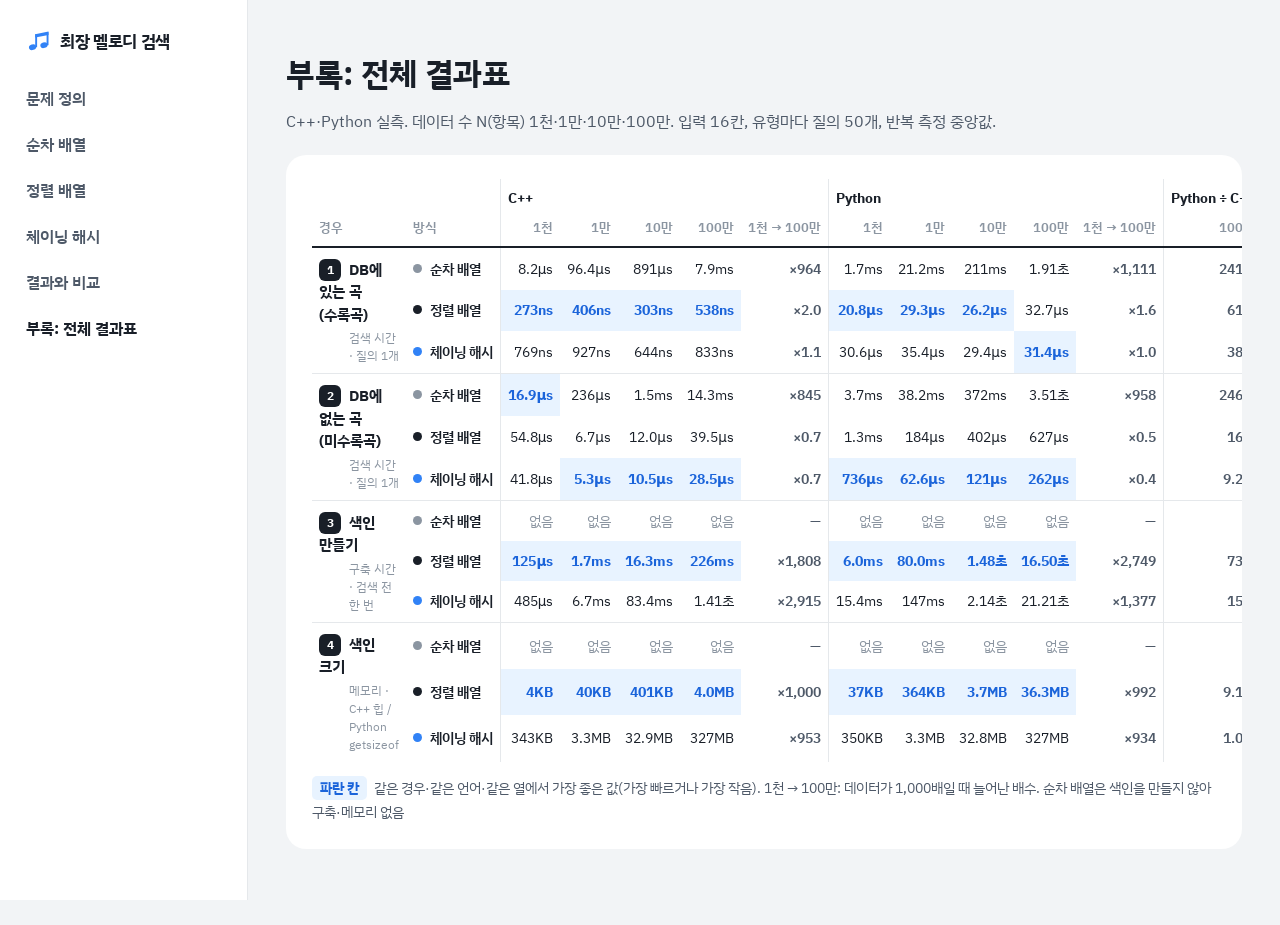
==== appendix.html @ 96fdf7a8 "전체 결과표를 부록 페이지로 분리, 결과와 비교 폭을 다른 페이지와 맞춤, 문제 정의의 변형 설명 삭제 Co-Authored-By: Claude Opus 5.5 <noreply@a" ====
<!DOCTYPE html>
<html lang="ko">
<head>
<meta charset="utf-8">
<meta name="viewport" content="width=device-width, initial-scale=1">
<title>최장 멜로디 검색: 부록 전체 결과표</title>
<link rel="preconnect" href="https://fonts.googleapis.com">
<link rel="preconnect" href="https://fonts.gstatic.com" crossorigin>
<link href="https://fonts.googleapis.com/css2?family=IBM+Plex+Sans+KR:wght@400;500;600;700&family=JetBrains+Mono:wght@400;600&display=swap" rel="stylesheet">
<link rel="stylesheet" href="common.css?v=19">
<style>
.doc.wide{max-width:1240px}
.doc.wide section{overflow-x:auto}
.lead{margin:-8px 0 20px!important;color:var(--sub)}
.rt{border-collapse:collapse;font-variant-numeric:tabular-nums;font-size:13.5px;width:100%}
.rt th,.rt td{padding:8px 7px;text-align:right;white-space:nowrap}
.rt thead th{font-size:13px;font-weight:600;color:var(--mute);border-bottom:2px solid var(--ink);vertical-align:bottom}
.rt thead tr.top th{border-bottom:0;padding-bottom:2px;font-size:14px;color:var(--ink);font-weight:700;text-align:left}
.rt thead th.l{text-align:left}
.rt th.lang,.rt td.lang,.rt td.ratio{border-left:1px solid var(--line)}
.rt tbody tr.first td,.rt tbody tr.first th{border-top:1px solid var(--line)}
.rt th.grp{white-space:normal;max-width:190px;display:table-cell;text-align:left;vertical-align:top;padding-top:11px;font-weight:400}
.rt th.grp .no{display:inline-grid;place-items:center;width:22px;height:22px;margin-right:8px;border-radius:6px;background:var(--ink);color:var(--card);font-size:12px;font-weight:700;vertical-align:1px}
.rt th.grp b{font-size:15px;color:var(--ink)}
.rt th.grp small{display:block;margin:3px 0 0 30px;color:var(--mute);font-size:12px;white-space:normal;max-width:150px}
.rt td.name{text-align:left;font-weight:600;color:var(--ink)}
.rt .dot{display:inline-block;width:9px;height:9px;border-radius:50%;margin-right:8px;vertical-align:1px}
.rt .dot.lin{background:var(--mute)}.rt .dot.sor{background:var(--ink)}.rt .dot.has{background:var(--blue)}
.rt td.best{background:var(--blue-weak);color:var(--blue-ink);font-weight:700}
.rt td.na{color:var(--mute)}
.rt td.grow,.rt td.ratio{color:var(--sub);font-weight:600}
.key{margin-top:14px!important;font-size:14px!important;color:var(--sub)}
.key span{display:inline-block;padding:0 8px;margin-right:4px;border-radius:5px;background:var(--blue-weak);color:var(--blue-ink);font-weight:700}
.charts{display:grid;grid-template-columns:repeat(2,minmax(0,1fr));gap:20px}
.charts3{display:grid;grid-template-columns:repeat(3,minmax(0,1fr));gap:20px}
svg .ln.th{stroke-dasharray:6 5;stroke-width:1.6;opacity:.75}
svg .lg{font:600 11.5px "IBM Plex Sans KR",sans-serif;fill:var(--ink)}svg .lg.py{fill:var(--mute)}
svg .mth{font:600 12.5px "IBM Plex Sans KR",sans-serif;fill:var(--sub)}

svg .end{font:700 12px "IBM Plex Sans KR",sans-serif}
svg .end.lin{fill:var(--mute)}svg .end.sor{fill:var(--ink)}svg .end.has{fill:var(--blue)}
.doc figure{margin:0}
.doc figure svg{display:block;width:100%;height:auto}
.leg{display:flex;gap:20px;flex-wrap:wrap;margin:0 0 10px;font-size:14px;font-weight:600;color:var(--sub)}
.leg span{display:inline-flex;align-items:center;gap:7px}
.leg i{display:inline-block;width:20px;height:3px;border-radius:2px}
.leg i.box{width:14px;height:14px;border-radius:3px}
.leg i.box.py{opacity:.35}
.leg .lin{background:var(--mute)}.leg .sor{background:var(--ink)}.leg .has{background:var(--blue)}
.leg .plain{background:var(--sub)}.leg .dat{background:var(--sub)}
svg .ax{font:500 12px "IBM Plex Sans KR",sans-serif;fill:var(--mute)}
svg .ttl{font:700 14px "IBM Plex Sans KR",sans-serif;fill:var(--ink)}
svg .val{font:600 11px "IBM Plex Sans KR",sans-serif;fill:var(--sub)}
svg .grp{font:700 13px "IBM Plex Sans KR",sans-serif;fill:var(--ink)}
svg .grid{stroke:var(--line);stroke-width:1}
svg .grid2{stroke:var(--line);stroke-width:1;stroke-dasharray:2 4;opacity:.7}
svg .base{stroke:var(--mute);stroke-width:1}
svg .ln{fill:none;stroke-width:2.2;stroke-linejoin:round}
svg .ln.lin{stroke:var(--mute)}svg .ln.sor{stroke:var(--ink)}svg .ln.has{stroke:var(--blue)}
svg .pt{stroke:var(--card);stroke-width:1.5}
svg .pt.lin,svg .bar.lin{fill:var(--mute)}svg .pt.sor,svg .bar.sor{fill:var(--ink)}svg .pt.has,svg .bar.has{fill:var(--blue)}
svg .bar.dat{fill:var(--sub)}
svg .bar.py{fill-opacity:.35}
svg .hit{fill:transparent}
.doc section h3.g{margin-top:22px}
svg .zone{fill:var(--blue);fill-opacity:.05;stroke:var(--blue);stroke-width:1.4;stroke-dasharray:6 4}
svg .zt{font:600 12px "IBM Plex Sans KR",sans-serif;fill:var(--blue-ink)}
.gt{border-collapse:collapse;width:100%;max-width:820px;margin:14px 0 4px;font-size:15px;table-layout:fixed}
.gt th,.gt td{padding:10px 12px;border-bottom:1px solid var(--line);text-align:center;white-space:nowrap}
.gt thead th{font-size:13.5px;font-weight:600;color:var(--mute);border-bottom:2px solid var(--ink)}
.gt th:first-child,.gt td:first-child{text-align:left;width:24%}
.gt td{font-variant-numeric:tabular-nums}
.gt td:first-child{font-weight:600}
.gt .dot{display:inline-block;width:9px;height:9px;border-radius:50%;margin-right:8px;vertical-align:1px}
.gt-note{margin:4px 0 10px!important;font-size:13px!important;color:var(--mute)}
.doc section.appendix{margin-top:48px;border-top:2px dashed var(--line);padding-top:28px}
.verdict{margin:12px 0 0!important;padding:14px 18px;border-radius:14px;background:var(--blue-weak);color:var(--blue-ink)!important;font-weight:700;font-size:17px!important}
.dot{display:inline-block;width:10px;height:10px;border-radius:50%;margin-right:8px;vertical-align:1px}
.dot.lin{background:var(--mute)}.dot.sor{background:var(--ink)}.dot.has{background:var(--blue)}
.why{display:grid;grid-template-columns:repeat(3,minmax(0,1fr));gap:10px;margin:6px 0 4px}
.why div{padding:16px 18px;border-radius:14px;background:var(--fill)}
.why div>b{display:block;margin-bottom:6px;font-size:16px}
.why p{margin:0!important;font-size:15px!important;line-height:1.65!important;color:var(--sub)}
.pick{display:grid;grid-template-columns:repeat(3,minmax(0,1fr));gap:10px;margin:8px 0 4px}
.pick div{display:flex;flex-direction:column;gap:8px;padding:18px 20px;border-radius:16px;background:var(--fill)}
.pick div.on{background:var(--blue-weak);box-shadow:inset 0 0 0 2px var(--blue)}
.pick .m{font-size:18px;font-weight:700;display:flex;align-items:center}
.pick .tag{margin-left:8px;padding:2px 8px;border-radius:6px;background:var(--blue);color:#fff;font-size:12px;font-weight:700}
.pick .when{font-size:16px;font-weight:700;color:var(--ink);line-height:1.5}
.pick .why2{margin:0;padding-left:16px;font-size:14px;color:var(--sub);line-height:1.7}
@media(max-width:959px){.why,.pick{grid-template-columns:1fr}}
</style>
</head>
<body>
<div class="app">
<aside class="side">
  <p class="brand"><svg class="logo" viewBox="0 0 24 24" aria-hidden="true"><ellipse cx="6.6" cy="18.2" rx="3.7" ry="2.8" transform="rotate(-20 6.6 18.2)"/><ellipse cx="18" cy="16.2" rx="3.7" ry="2.8" transform="rotate(-20 18 16.2)"/><rect x="9.2" y="5.2" width="1.9" height="13"/><rect x="20.6" y="3.2" width="1.9" height="13"/><path d="M9.2 5.2 22.5 2.6v3.4L9.2 8.6z"/></svg>최장 멜로디 검색</p>
  <nav class="tabs" aria-label="페이지"><a href="index.html">문제 정의</a><a href="linear.html">순차 배열</a><a href="sorted.html">정렬 배열</a><a href="hash.html">체이닝 해시</a><a href="results.html">결과와 비교</a><a href="appendix.html" aria-current="page">부록: 전체 결과표</a></nav>
</aside>
<div class="content">
<main class="doc wide">
  <h1>부록: 전체 결과표</h1>
  <p class="lead">C++·Python 실측. 데이터 수 N(항목) 1천·1만·10만·100만. 입력 16칸, 유형마다 질의 50개, 반복 측정 중앙값.</p>

  <section id="table">
<table class="rt">
<thead><tr class="top"><th></th><th></th><th class="lang" colspan="5">C++</th><th class="lang" colspan="5">Python</th><th class="lang">Python ÷ C++</th></tr>
<tr><th class="l">경우</th><th class="l">방식</th><th class="lang">1천</th><th class="">1만</th><th class="">10만</th><th class="">100만</th><th>1천 → 100만</th><th class="lang">1천</th><th class="">1만</th><th class="">10만</th><th class="">100만</th><th>1천 → 100만</th><th class="lang">100만</th></tr></thead>
<tbody>
<tr class="first"><th class="grp" rowspan="3"><span class="no">1</span><b>DB에 있는 곡 (수록곡)</b><small>검색 시간 · 질의 1개</small></th><td class="name"><i class="dot lin"></i>순차 배열</td><td class=" lang">8.2µs</td><td class="">96.4µs</td><td class="">891µs</td><td class="">7.9ms</td><td class="grow">×964</td><td class=" lang">1.7ms</td><td class="">21.2ms</td><td class="">211ms</td><td class="">1.91초</td><td class="grow">×1,111</td><td class="ratio">241배</td></tr>
<tr class=""><td class="name"><i class="dot sor"></i>정렬 배열</td><td class="best lang">273ns</td><td class="best">406ns</td><td class="best">303ns</td><td class="best">538ns</td><td class="grow">×2.0</td><td class="best lang">20.8µs</td><td class="best">29.3µs</td><td class="best">26.2µs</td><td class="">32.7µs</td><td class="grow">×1.6</td><td class="ratio">61배</td></tr>
<tr class=""><td class="name"><i class="dot has"></i>체이닝 해시</td><td class=" lang">769ns</td><td class="">927ns</td><td class="">644ns</td><td class="">833ns</td><td class="grow">×1.1</td><td class=" lang">30.6µs</td><td class="">35.4µs</td><td class="">29.4µs</td><td class="best">31.4µs</td><td class="grow">×1.0</td><td class="ratio">38배</td></tr>
<tr class="first"><th class="grp" rowspan="3"><span class="no">2</span><b>DB에 없는 곡 (미수록곡)</b><small>검색 시간 · 질의 1개</small></th><td class="name"><i class="dot lin"></i>순차 배열</td><td class="best lang">16.9µs</td><td class="">236µs</td><td class="">1.5ms</td><td class="">14.3ms</td><td class="grow">×845</td><td class=" lang">3.7ms</td><td class="">38.2ms</td><td class="">372ms</td><td class="">3.51초</td><td class="grow">×958</td><td class="ratio">246배</td></tr>
<tr class=""><td class="name"><i class="dot sor"></i>정렬 배열</td><td class=" lang">54.8µs</td><td class="">6.7µs</td><td class="">12.0µs</td><td class="">39.5µs</td><td class="grow">×0.7</td><td class=" lang">1.3ms</td><td class="">184µs</td><td class="">402µs</td><td class="">627µs</td><td class="grow">×0.5</td><td class="ratio">16배</td></tr>
<tr class=""><td class="name"><i class="dot has"></i>체이닝 해시</td><td class=" lang">41.8µs</td><td class="best">5.3µs</td><td class="best">10.5µs</td><td class="best">28.5µs</td><td class="grow">×0.7</td><td class="best lang">736µs</td><td class="best">62.6µs</td><td class="best">121µs</td><td class="best">262µs</td><td class="grow">×0.4</td><td class="ratio">9.2배</td></tr>
<tr class="first"><th class="grp" rowspan="3"><span class="no">3</span><b>색인 만들기</b><small>구축 시간 · 검색 전 한 번</small></th><td class="name"><i class="dot lin"></i>순차 배열</td><td class="na lang">없음</td><td class="na">없음</td><td class="na">없음</td><td class="na">없음</td><td class="na grow">—</td><td class="na lang">없음</td><td class="na">없음</td><td class="na">없음</td><td class="na">없음</td><td class="na grow">—</td><td class="na ratio">—</td></tr>
<tr class=""><td class="name"><i class="dot sor"></i>정렬 배열</td><td class="best lang">125µs</td><td class="best">1.7ms</td><td class="best">16.3ms</td><td class="best">226ms</td><td class="grow">×1,808</td><td class="best lang">6.0ms</td><td class="best">80.0ms</td><td class="best">1.48초</td><td class="best">16.50초</td><td class="grow">×2,749</td><td class="ratio">73배</td></tr>
<tr class=""><td class="name"><i class="dot has"></i>체이닝 해시</td><td class=" lang">485µs</td><td class="">6.7ms</td><td class="">83.4ms</td><td class="">1.41초</td><td class="grow">×2,915</td><td class=" lang">15.4ms</td><td class="">147ms</td><td class="">2.14초</td><td class="">21.21초</td><td class="grow">×1,377</td><td class="ratio">15배</td></tr>
<tr class="first"><th class="grp" rowspan="3"><span class="no">4</span><b>색인 크기</b><small>메모리 · C++ 힙 / Python getsizeof</small></th><td class="name"><i class="dot lin"></i>순차 배열</td><td class="na lang">없음</td><td class="na">없음</td><td class="na">없음</td><td class="na">없음</td><td class="na grow">—</td><td class="na lang">없음</td><td class="na">없음</td><td class="na">없음</td><td class="na">없음</td><td class="na grow">—</td><td class="na ratio">—</td></tr>
<tr class=""><td class="name"><i class="dot sor"></i>정렬 배열</td><td class="best lang">4KB</td><td class="best">40KB</td><td class="best">401KB</td><td class="best">4.0MB</td><td class="grow">×1,000</td><td class="best lang">37KB</td><td class="best">364KB</td><td class="best">3.7MB</td><td class="best">36.3MB</td><td class="grow">×992</td><td class="ratio">9.1배</td></tr>
<tr class=""><td class="name"><i class="dot has"></i>체이닝 해시</td><td class=" lang">343KB</td><td class="">3.3MB</td><td class="">32.9MB</td><td class="">327MB</td><td class="grow">×953</td><td class=" lang">350KB</td><td class="">3.3MB</td><td class="">32.8MB</td><td class="">327MB</td><td class="grow">×934</td><td class="ratio">1.0배</td></tr>
</tbody></table>
    <p class="key"><span>파란 칸</span> 같은 경우·같은 언어·같은 열에서 가장 좋은 값(가장 빠르거나 가장 작음). 1천 → 100만: 데이터가 1,000배일 때 늘어난 배수. 순차 배열은 색인을 만들지 않아 구축·메모리 없음</p>
  </section>
</main>
</div>
</div>
</body>
</html>
---- common.css ----
/* VOICE   수업 설명 화면. 단계마다 메시지 하나, 글 대신 움직이는 그림
   IDEA    토스 앱의 한 화면 한 메시지 흐름. 큰 제목, 흰 카드, 아래 고정 버튼
   PICTURE 카드 안에서 실제 데이터 칸이 움직이는 자료구조 그림
   COLOUR  회색 바탕, 흰 카드, 토스 파랑 하나만 강조. 곡 구분은 색이 아니라 글자
   TYPE    IBM Plex Sans KR (제목 700, 본문 400·500), 코드는 JetBrains Mono. 정확한 용어는 굵은 파랑, 설명 속 숫자는 굵게
   LAYOUT  왼쪽: 페이지 메뉴와 단계 목록(좁은 화면에서는 위). 가운데: 제목과 그림 카드. 아래: 이전·다음 버튼 */
:root{
  color-scheme:light dark;
  --bg:light-dark(#f2f4f6,#101013);
  --card:light-dark(#ffffff,#1d1d22);
  --ink:light-dark(#191f28,#f2f2f5);
  --sub:light-dark(#4e5968,#b6b6bf);
  --mute:light-dark(#8b95a1,#80808a);
  --fill:light-dark(#f2f4f6,#2b2b32);
  --line:light-dark(#e5e8eb,#2e2e36);
  --blue:light-dark(#3182f6,#4593fc);
  --blue-weak:light-dark(#e8f3ff,#1a2a42);
  --blue-ink:light-dark(#1b64da,#93c2ff);
  --mark:light-dark(#cfe3ff,#24406a);
}
:root[data-theme=light]{color-scheme:light}
:root[data-theme=dark]{color-scheme:dark}
*{box-sizing:border-box;min-width:0}
html,body{margin:0}
body{background:var(--bg);color:var(--ink);font:16px/1.5 "IBM Plex Sans KR","Pretendard Variable",Pretendard,"Noto Sans KR",-apple-system,"Apple SD Gothic Neo",system-ui,sans-serif;font-feature-settings:"tnum";-webkit-font-smoothing:antialiased;overflow-x:clip;word-break:keep-all}
a{color:inherit;text-decoration:none}

.side{max-width:960px;margin:0 auto;padding:16px max(3vw,16px) 0}
.brand{display:none}
.logo{flex:none;width:24px;height:24px;fill:var(--blue)}
.tabs{display:grid;grid-template-columns:repeat(6,minmax(0,1fr));gap:4px;padding:4px;border-radius:14px;background:var(--fill)}
.tabs a{height:44px;border-radius:11px;display:grid;place-items:center;font-size:14px;font-weight:600;color:var(--mute);white-space:nowrap}
.tabs a[aria-current=page]{background:var(--card);color:var(--ink);box-shadow:0 1px 3px rgb(0 0 0/.08)}
.tabs a:hover:not([aria-current]){color:var(--ink)}
.steps{display:flex;flex-wrap:wrap;gap:10px 20px;padding:16px 2px 4px}
.grp{display:flex;align-items:center;gap:8px;flex-wrap:wrap}
.ph{margin:0;font-size:14px;font-weight:700;color:var(--mute)}
.pills{display:flex;gap:4px;flex-wrap:wrap}
.pills button{height:34px;border:0;border-radius:17px;padding:0 13px;background:var(--card);color:var(--mute);font:inherit;font-size:14px;font-weight:600;cursor:pointer}
.pills button.done{color:var(--ink)}
.pills button.on{background:var(--ink);color:var(--card)}
.content{min-width:0}

/* 넓은 화면: 왼쪽 메뉴. 1단계 페이지 → 2단계 구축·검색·결과 → 3단계 단계 이름 */
@media(min-width:960px){
  .app{display:grid;grid-template-columns:248px minmax(0,1fr)}
  .side{position:sticky;top:0;height:100vh;overflow-y:auto;display:flex;flex-direction:column;max-width:none;margin:0;padding:28px 14px 32px;background:var(--card);border-right:1px solid var(--line)}
  .brand{display:flex;align-items:center;gap:10px;margin:0 12px 22px;font-size:17px;font-weight:700;letter-spacing:-.02em}
  .side .tabs{display:contents}
  .side .tabs a{order:1;display:flex;align-items:center;justify-content:flex-start;height:44px;margin-bottom:2px;padding:0 12px;border-radius:10px;font-size:16px;font-weight:600;color:var(--sub)}
  .side .tabs a:hover:not([aria-current]){background:var(--fill)}
  .side .tabs a[aria-current=page]{background:none;box-shadow:none;color:var(--ink);font-weight:700}
  .side .tabs a[aria-current=page] ~ a{order:3}
  .side .steps{order:2;flex-direction:column;flex-wrap:nowrap;gap:12px;margin:0 0 10px 20px;padding:4px 0 4px 10px;border-left:1px solid var(--line)}
  .side .grp{flex-direction:column;align-items:stretch;gap:2px}
  .side .ph{padding:0 8px 2px;font-size:13px;color:var(--mute)}
  .side .pills{flex-direction:column;flex-wrap:nowrap;gap:2px}
  .side .pills button,.side .pills a{display:flex;align-items:center;width:100%;height:36px;padding:0 8px 0 14px;border-radius:9px;background:none;text-align:left;font-size:15px;font-weight:600;color:var(--mute)}
  .side .pills button.done,.side .pills a{color:var(--sub)}
  .side .pills button:hover:not(.on),.side .pills a:hover:not(.on){background:var(--fill)}
  .side .pills button.on,.side .pills a.on{background:var(--blue-weak);color:var(--blue-ink)}
}

.bar{position:sticky;top:0;z-index:10;background:var(--bg)}
.prog{height:3px;background:var(--line)}
.prog i{display:block;height:100%;width:0;background:var(--blue);transition:width .4s}
.tt{max-width:960px;margin:0 auto;padding:14px max(3vw,16px) 14px}
.phase{display:inline-flex;align-items:center;height:26px;margin:0;padding:0 10px;border-radius:8px;background:var(--blue-weak);font-size:13px;font-weight:700;color:var(--blue-ink)}
h1{margin:10px 0 0;font-size:clamp(22px,3.2vw,29px);line-height:1.35;font-weight:700;letter-spacing:-.03em;text-wrap:balance}
mark{padding:0;background:none;color:var(--blue-ink);font-weight:700}

.main{max-width:960px;margin:0 auto;padding:0 max(3vw,16px) 120px}
.card{background:var(--card);border-radius:24px;padding:12px}
.fit{overflow:hidden}
.fit::-webkit-scrollbar{display:none}
.code[hidden],.fit[hidden]{display:none}
/* 코드: 어두운 에디터 창. 줄 번호, 파일 탭, 문법 색 5가지 */
.code{--ed-bg:#16181d;--ed-bar:#0f1115;--ed-ink:#d6dae1;--ed-dim:#4a5160;--ed-k:#6aa8ff;--ed-t:#5fd4c4;--ed-f:#f2cd7d;--ed-n:#f4a07c;--ed-c:#7c8596;
  overflow:hidden;border-radius:16px;background:var(--ed-bg);color:var(--ed-ink);font:13.5px/1.75 "JetBrains Mono",ui-monospace,Consolas,"IBM Plex Sans KR",monospace;font-variant-ligatures:none;font-feature-settings:"liga" 0,"calt" 0}
.ed-bar{display:flex;align-items:center;gap:14px;height:42px;padding:0 10px 0 14px;background:var(--ed-bar)}
.ed-dots{display:flex;gap:6px}
.ed-dots i{width:10px;height:10px;border-radius:50%;background:#3a3f4b}
.ed-tab{align-self:flex-end;height:34px;padding:0 14px;border-radius:9px 9px 0 0;background:var(--ed-bg);display:flex;align-items:center;color:#e8ebf0;font-size:13px}
.ed-tab::before{content:"";width:8px;height:8px;margin-right:9px;border-radius:2px;background:var(--ed-k)}
.ed-tab.py::before{background:var(--ed-f)}
.ed-copy{margin-left:auto;height:28px;padding:0 12px;border:0;border-radius:8px;background:#262a33;color:#c3c8d1;font:600 13px "IBM Plex Sans KR",sans-serif;cursor:pointer}
.ed-copy:hover{background:#30353f;color:#fff}
.ed-body{padding:14px 0 16px}
.ed-l{display:grid;grid-template-columns:52px minmax(0,1fr);padding-right:18px}
.ed-l:hover{background:#1c1f26}
.ed-n{padding-right:16px;text-align:right;color:var(--ed-dim);user-select:none}
.ed-l code{font:inherit;white-space:pre-wrap;overflow-wrap:anywhere;tab-size:4}
.code i{font-style:normal}
.code .k{color:var(--ed-k)}
.code .t{color:var(--ed-t)}
.code .f{color:var(--ed-f)}
.code .n,.code .s{color:var(--ed-n)}
.code .c{color:var(--ed-c)}
.ed-status{display:flex;justify-content:space-between;height:28px;padding:0 16px;align-items:center;background:var(--ed-bar);color:#8a92a2;font-size:12px}
@media(max-width:600px){.code{font-size:12.5px}.ed-l{grid-template-columns:38px minmax(0,1fr);padding-right:12px}.ed-n{padding-right:10px}}
.desc{margin:12px -12px -12px;padding:20px 24px 22px;border-top:1px solid var(--line);font-size:16px;line-height:1.65;font-weight:500;color:var(--ink);letter-spacing:-.01em}
.desc[hidden]{display:none}
.desc p{margin:0}
.desc ol{margin:0;padding:0;list-style:none;counter-reset:n;display:grid;gap:12px}
.desc li{counter-increment:n;display:grid;grid-template-columns:28px 1fr;gap:12px;align-items:start}
.desc li::before{content:counter(n);width:28px;height:28px;margin-top:-1px;border-radius:50%;background:var(--blue);color:#fff;display:grid;place-items:center;font-size:14px;font-weight:700}
.desc li>span{min-width:0}
.desc b{font-weight:700;color:var(--ink)}
.box{position:relative;margin:0 auto}
#stage{position:absolute;left:0;top:0;transform-origin:0 0}

.cta{position:fixed;left:0;right:0;bottom:0;z-index:10;background:linear-gradient(to top,var(--bg) 72%,transparent);padding:16px max(3vw,16px) max(16px,env(safe-area-inset-bottom))}
.cta div{max-width:560px;margin:0 auto;display:flex;gap:8px}
.btn{height:56px;border:0;border-radius:16px;font:inherit;font-size:17px;font-weight:700;cursor:pointer;padding:0 22px;transition:transform .1s}
.btn:active{transform:scale(.97)}
.btn:disabled{opacity:.35;cursor:default}
.pri{flex:1;background:var(--blue);color:#fff}
.weak{background:var(--blue-weak);color:var(--blue-ink)}
button:focus-visible,a:focus-visible{outline:3px solid var(--blue);outline-offset:2px}

/* 그림 안의 요소. 모두 #stage 안에서 절대 위치로 움직인다 */
.it{position:absolute;left:0;top:0;transition:transform .6s cubic-bezier(.2,.8,.2,1),opacity .35s,width .6s cubic-bezier(.2,.8,.2,1),height .6s cubic-bezier(.2,.8,.2,1);white-space:nowrap}
.lab{height:32px;display:flex;align-items:center;gap:10px;font-size:16px;font-weight:600}
.chip{flex:none;display:inline-grid;place-items:center;min-width:28px;height:28px;padding:0 7px;border-radius:8px;background:var(--fill);color:var(--sub);font-size:15px;font-weight:700}
.chip.q{background:var(--ink);color:var(--card)}
.chip.on{background:var(--blue);color:#fff}

.ct{display:flex;height:44px}
.ct .col{flex:none;width:36px;position:relative}
.ct i{position:absolute;left:50%;height:8px;border-radius:4px;background:var(--sub);transform:translateX(-50%);transition:background .3s,opacity .3s}
.ct .col.on i{background:var(--blue)}
.ct .col.dim i{opacity:.22}
.ct .col.miss i{box-shadow:0 0 0 3px var(--card),0 0 0 5px var(--ink)}
.ct i.rest{bottom:0;height:0;border-top:2px dashed var(--mute);background:none;width:20px}

.row{display:flex;gap:4px;align-items:center}
.pc{display:flex;gap:8px;align-items:center}
.pc .chip{width:40px}
.tl{flex:none;width:32px;height:32px;border-radius:9px;background:var(--fill);color:var(--ink);display:grid;place-items:center;font-size:15px;font-weight:700;transition:background .3s,color .3s,opacity .3s,box-shadow .3s}
.tl .dot{width:10px;height:10px;border-radius:50%;background:currentColor}
.tl .ring{width:12px;height:12px;border-radius:50%;box-shadow:inset 0 0 0 2.5px currentColor}
.tl.tint{background:var(--blue-weak);color:var(--blue-ink)}
.tl.on{background:var(--blue);color:#fff}
.tl.miss{box-shadow:0 0 0 2px var(--card),0 0 0 4px var(--ink)}
.tl.dim{opacity:.25}
.tl.sep{background:none;box-shadow:inset 0 0 0 2px var(--line);color:var(--mute)}
.tl .un{font-size:11px;letter-spacing:-.04em}

.band{border-radius:12px;background:var(--blue-weak)}
.brk{width:4px;border-radius:2px;background:var(--blue)}
.slot{height:3px;border-radius:2px;background:var(--ink)}
.pill{display:inline-flex;align-items:center;height:36px;padding:0 14px;border-radius:18px;background:var(--ink);color:var(--card);font-size:15px;font-weight:700}
.pill.blue{background:var(--blue);color:#fff}
.pill.soft{background:var(--fill);color:var(--sub)}
.big{font-size:30px;font-weight:700;letter-spacing:-.02em}
.note{font-size:16px;font-weight:600;color:var(--sub)}
.arrow{font-size:26px;color:var(--mute)}

.mx{display:grid;gap:4px}
.mx b{width:24px;height:24px;border-radius:6px;background:var(--fill);color:transparent;font-size:14px;display:grid;place-items:center;transition:background .35s,color .35s;transition-delay:0s}
.fill .mx b{background:var(--v);color:#fff;transition-delay:var(--d)}
.mx .hd,.mx .rl,.mx .sp{background:none!important;color:var(--mute)!important;font-weight:700}
.mx .hd{width:auto}
.mx .rl{width:36px;justify-items:start}
.mx .sp{width:8px}

.bk{display:flex;gap:6px}
.bk span{position:relative;flex:none;width:40px;height:40px;border-radius:10px;border:2px solid var(--line);display:grid;place-items:center;font-size:16px;font-weight:700;color:var(--sub);transition:border-color .3s,background .3s}
.bk em{position:absolute;left:-4px;right:-4px;top:-26px;text-align:center;font-style:normal;font-size:14px;font-weight:600;color:var(--mute)}
.bk span.on{border-color:var(--blue);background:var(--blue-weak);color:var(--blue-ink)}
.bk.en span{border-color:transparent;background:var(--fill)}
.bk.en span.on{border-color:var(--blue);background:var(--blue-weak)}
.chip.w{width:36px;padding:0}
.ln{display:block;overflow:visible}
.ln path{fill:none;stroke:var(--mute);stroke-width:1.5;opacity:.6}
.ln path.on{stroke:var(--blue);stroke-width:3;opacity:1}
.link{width:100%;height:100%;border-radius:1px;background:var(--mute);opacity:.5}
.bk span.on em{color:var(--blue-ink);font-weight:700}
.arr{display:flex;gap:6px;padding:6px;border-radius:14px;background:var(--fill)}
.arr span{flex:none;width:40px;height:40px}

.bars{display:grid;grid-template-columns:auto minmax(0,1fr) auto;gap:14px 16px;align-items:center;width:560px}
.bars .k{font-size:16px;font-weight:600;color:var(--sub)}
.bars .tr{height:32px;border-radius:10px;background:var(--fill);overflow:hidden}
.bars .tr i{display:block;height:100%;border-radius:10px;background:var(--blue);min-width:6px}
.bars .v{font-size:18px;font-weight:700;text-align:right}
.cap{font-size:15px;font-weight:600;color:var(--mute)}

.lenrow{display:flex;align-items:center;gap:12px}
.lenrow .k{width:60px;font-size:15px;font-weight:600;color:var(--sub)}
.sq{display:flex;gap:3px}
.sq b{width:11px;height:11px;border-radius:3px;background:var(--line)}
.sq.on b{background:var(--blue)}
.lenrow .n{font-size:15px;font-weight:700;color:var(--sub)}

.nl{display:flex;gap:6px}
.nl span{width:48px;height:48px;border-radius:12px;background:var(--fill);display:grid;place-items:center;font-size:18px;font-weight:700;color:var(--mute);transition:background .3s,color .3s,opacity .3s}
.nl span.in{color:var(--ink)}
.nl span.ok{background:var(--blue);color:#fff}
.nl span.no{background:var(--ink);color:var(--card)}
.nl span.old{background:var(--blue-weak);color:var(--blue-ink)}
.nl span.out{opacity:.3}

.fx{width:112px;height:84px;border-radius:16px;background:var(--fill);display:flex;flex-direction:column;align-items:center;justify-content:center;gap:3px;text-align:center;white-space:normal}
.fx b{font-size:24px;font-weight:700;letter-spacing:-.02em}
.fx span{padding:0 8px;font-size:13.5px;line-height:1.3;font-weight:600;color:var(--sub)}
.op{height:84px;display:grid;place-items:center;font-size:24px;font-weight:600;color:var(--mute)}
.res{height:84px;display:flex;align-items:center;font-size:30px;font-weight:700;letter-spacing:-.02em;color:var(--blue-ink)}

/* 문제 정의 페이지 (글) */
.pills a{display:inline-flex;align-items:center;height:34px;border-radius:17px;padding:0 13px;background:var(--card);color:var(--mute);font-size:14px;font-weight:600}
.pills a.on{background:var(--ink);color:var(--card)}
.doc{max-width:780px;margin:0 auto;padding:28px max(3vw,16px) 64px}
@media(min-width:960px){.doc{padding-top:52px}}
.doc h1{margin:0 0 20px;font-size:clamp(26px,3.4vw,32px);font-weight:700;letter-spacing:-.02em}
.doc section{margin-bottom:12px;padding:24px 26px;border-radius:20px;background:var(--card);scroll-margin-top:16px}
.doc h2{margin:0 0 12px;font-size:20px;font-weight:700}
.doc h3{margin:18px 0 8px;font-size:15px;font-weight:700;color:var(--sub)}
.doc section h2+h3{margin-top:0}
.doc p,.doc li{margin:0 0 8px;font-size:16px;line-height:1.75}
.doc p:last-child{margin-bottom:0}
.doc ol,.doc ul{margin:0 0 10px;padding-left:22px}
.doc code{padding:1px 6px;border-radius:6px;background:var(--fill);font:500 14.5px "JetBrains Mono",ui-monospace,Consolas,monospace}
.doc pre,.doc code{font-variant-ligatures:none;font-feature-settings:"liga" 0,"calt" 0}
.doc pre{margin:0;padding:14px 16px;white-space:pre-wrap;border-radius:12px;background:var(--fill);font:14.5px/1.65 "JetBrains Mono",ui-monospace,Consolas,"IBM Plex Sans KR",monospace;overflow-x:auto}
.ex{display:grid;grid-template-columns:repeat(3,minmax(0,1fr));gap:8px}
.pair{display:grid;grid-template-columns:repeat(2,minmax(0,1fr));gap:8px}
.go{display:flex;justify-content:flex-end;margin-top:20px}
.go .btn{flex:none;display:inline-flex;align-items:center}
@media(max-width:600px){.ex .pre,.ex pre{padding:12px 10px}.doc section{padding:20px 18px}}
@media(min-width:960px){.cta{left:248px}.tt{padding-top:36px}}
@media(prefers-reduced-motion:reduce){.it,.tl,.prog i,.box,.mx b{transition:none!important}}

/* 순차 배열: 반복 순서 표시 */
.loop{display:flex;align-items:center;gap:6px}
.loop .k{margin:0 6px 0 18px;font-size:15px;font-weight:600;color:var(--sub)}
.loop .k:first-child{margin-left:0}
.chip.done{background:var(--blue-weak);color:var(--blue-ink)}
.cap.mk{display:block;text-align:center;font-size:14px;color:var(--blue-ink);font-weight:700}
.cap.rt{display:block;text-align:right}
.note.hit{color:var(--blue-ink);font-weight:700}

/* 문제 정의: 변화 번호 표 */
.chg{display:grid;grid-template-columns:96px repeat(7,minmax(0,1fr));gap:6px;margin:14px 0 4px}
.chg .nm{grid-column:1/-1;display:flex;align-items:center;gap:10px;margin-top:10px;font-size:15px;font-weight:700}
.chg .nm:first-child{margin-top:0}
.chg .k{align-self:center;font-size:13.5px;font-weight:600;color:var(--sub)}
.chg .ix{text-align:center;font-size:12px;font-weight:600;color:var(--mute)}
.chg .v{height:32px;border-radius:8px;background:var(--fill);display:grid;place-items:center;font:500 14px "JetBrains Mono",ui-monospace,Consolas,monospace;font-variant-ligatures:none;white-space:nowrap}
.chg .v.d{background:none;box-shadow:inset 0 0 0 1px var(--line);color:var(--sub);font-size:13px}
.chg .v.c{background:var(--blue-weak);color:var(--blue-ink);font-weight:700;font-size:15px}
.chg .v.s{background:none;color:var(--mute);font-family:inherit;font-size:13.5px;font-weight:600}
.chg .v.x{box-shadow:inset 0 0 0 2px var(--blue)}
.chg .dot{width:10px;height:10px;border-radius:50%;background:currentColor}
.chg .ok{grid-column:1/-1;margin:10px 0 0;padding:14px 16px;border-radius:12px;background:var(--fill);font-size:15px;line-height:1.8}
.chg .ok b{margin-right:8px;color:var(--blue-ink)}
.sl{position:relative;height:200px}
.sl .sr{position:absolute;left:0}
.sl .sl-q{transition:transform .28s cubic-bezier(.2,.8,.2,1)}
.sl-rec{display:flex;gap:4px}
.sl-rec span{width:32px;text-align:center;font-size:16px;font-weight:700;color:var(--sub)}
.sl-rec span.hit{color:var(--blue-ink)}
@media(prefers-reduced-motion:reduce){.sl .sl-q{transition:none}}
.sl-idx{display:flex;gap:4px}
.sl-idx span{width:32px;text-align:center;font-size:12px;font-weight:600;color:var(--mute)}
/* 하단 재생 버튼 (순차 배열 이동 그림) */
.cta div:has(.media:not([hidden])){max-width:760px}
.media{display:flex;gap:8px;margin-right:8px}
.media[hidden]{display:none}
.mbtn{flex:none;width:56px;height:56px;border:0;border-radius:16px;background:var(--card);color:var(--ink);display:grid;place-items:center;cursor:pointer;box-shadow:inset 0 0 0 1px var(--line);transition:transform .1s}
.mbtn:active{transform:scale(.95)}
.mbtn svg{width:22px;height:22px;fill:currentColor}
.mbtn.play{color:var(--blue)}
.mbtn.play svg{width:24px;height:24px}
/* 해시: 칸 배열 (빈 칸, 끝 칸, 범위 끝) */
.bk span.zero{color:var(--mute);font-weight:600}
.bk span.end{border-style:dashed}
.bk span.nx{border-color:var(--blue);border-style:dashed;color:var(--blue-ink)}
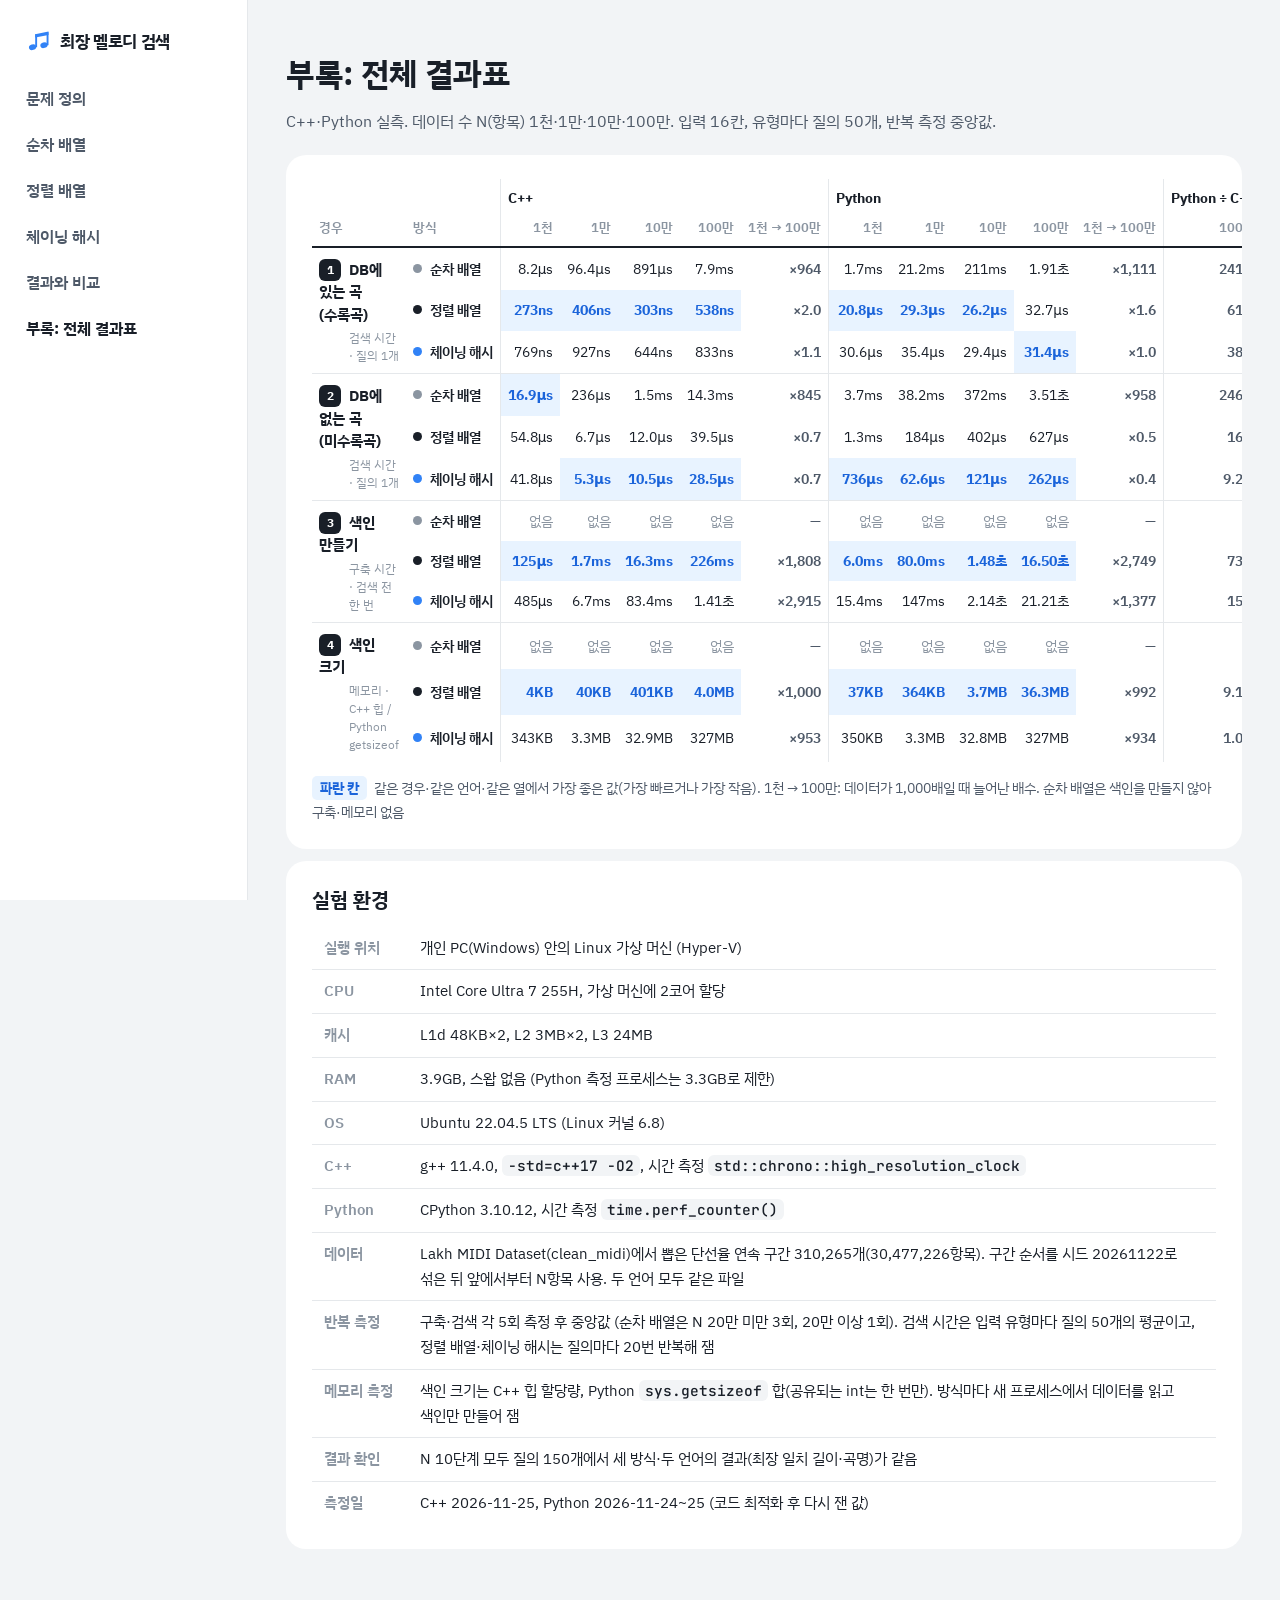
==== commit 9078416d: "부록: 실험 환경 추가" ====
--- a/appendix.html
+++ b/appendix.html
@@ -88,6 +88,10 @@
 .pick .tag{margin-left:8px;padding:2px 8px;border-radius:6px;background:var(--blue);color:#fff;font-size:12px;font-weight:700}
 .pick .when{font-size:16px;font-weight:700;color:var(--ink);line-height:1.5}
 .pick .why2{margin:0;padding-left:16px;font-size:14px;color:var(--sub);line-height:1.7}
+.env{border-collapse:collapse;width:100%;max-width:960px;font-size:15px}
+.env th,.env td{padding:9px 12px;border-bottom:1px solid var(--line);text-align:left;vertical-align:top;line-height:1.65}
+.env th{width:96px;white-space:nowrap;color:var(--mute);font-weight:600}
+.env tr:last-child th,.env tr:last-child td{border-bottom:0}
 @media(max-width:959px){.why,.pick{grid-template-columns:1fr}}
 </style>
 </head>
@@ -122,6 +126,23 @@
 </tbody></table>
     <p class="key"><span>파란 칸</span> 같은 경우·같은 언어·같은 열에서 가장 좋은 값(가장 빠르거나 가장 작음). 1천 → 100만: 데이터가 1,000배일 때 늘어난 배수. 순차 배열은 색인을 만들지 않아 구축·메모리 없음</p>
   </section>
+  <section id="env">
+    <h2>실험 환경</h2>
+    <table class="env"><tbody>
+<tr><th>실행 위치</th><td>개인 PC(Windows) 안의 Linux 가상 머신 (Hyper-V)</td></tr>
+<tr><th>CPU</th><td>Intel Core Ultra 7 255H, 가상 머신에 2코어 할당</td></tr>
+<tr><th>캐시</th><td>L1d 48KB×2, L2 3MB×2, L3 24MB</td></tr>
+<tr><th>RAM</th><td>3.9GB, 스왑 없음 (Python 측정 프로세스는 3.3GB로 제한)</td></tr>
+<tr><th>OS</th><td>Ubuntu 22.04.5 LTS (Linux 커널 6.8)</td></tr>
+<tr><th>C++</th><td>g++ 11.4.0, <code>-std=c++17 -O2</code>, 시간 측정 <code>std::chrono::high_resolution_clock</code></td></tr>
+<tr><th>Python</th><td>CPython 3.10.12, 시간 측정 <code>time.perf_counter()</code></td></tr>
+<tr><th>데이터</th><td>Lakh MIDI Dataset(clean_midi)에서 뽑은 단선율 연속 구간 310,265개(30,477,226항목). 구간 순서를 시드 20261122로 섞은 뒤 앞에서부터 N항목 사용. 두 언어 모두 같은 파일</td></tr>
+<tr><th>반복 측정</th><td>구축·검색 각 5회 측정 후 중앙값 (순차 배열은 N 20만 미만 3회, 20만 이상 1회). 검색 시간은 입력 유형마다 질의 50개의 평균이고, 정렬 배열·체이닝 해시는 질의마다 20번 반복해 잼</td></tr>
+<tr><th>메모리 측정</th><td>색인 크기는 C++ 힙 할당량, Python <code>sys.getsizeof</code> 합(공유되는 int는 한 번만). 방식마다 새 프로세스에서 데이터를 읽고 색인만 만들어 잼</td></tr>
+<tr><th>결과 확인</th><td>N 10단계 모두 질의 150개에서 세 방식·두 언어의 결과(최장 일치 길이·곡명)가 같음</td></tr>
+<tr><th>측정일</th><td>C++ 2026-11-25, Python 2026-11-24~25 (코드 최적화 후 다시 잰 값)</td></tr>
+    </tbody></table>
+  </section>
 </main>
 </div>
 </div>
